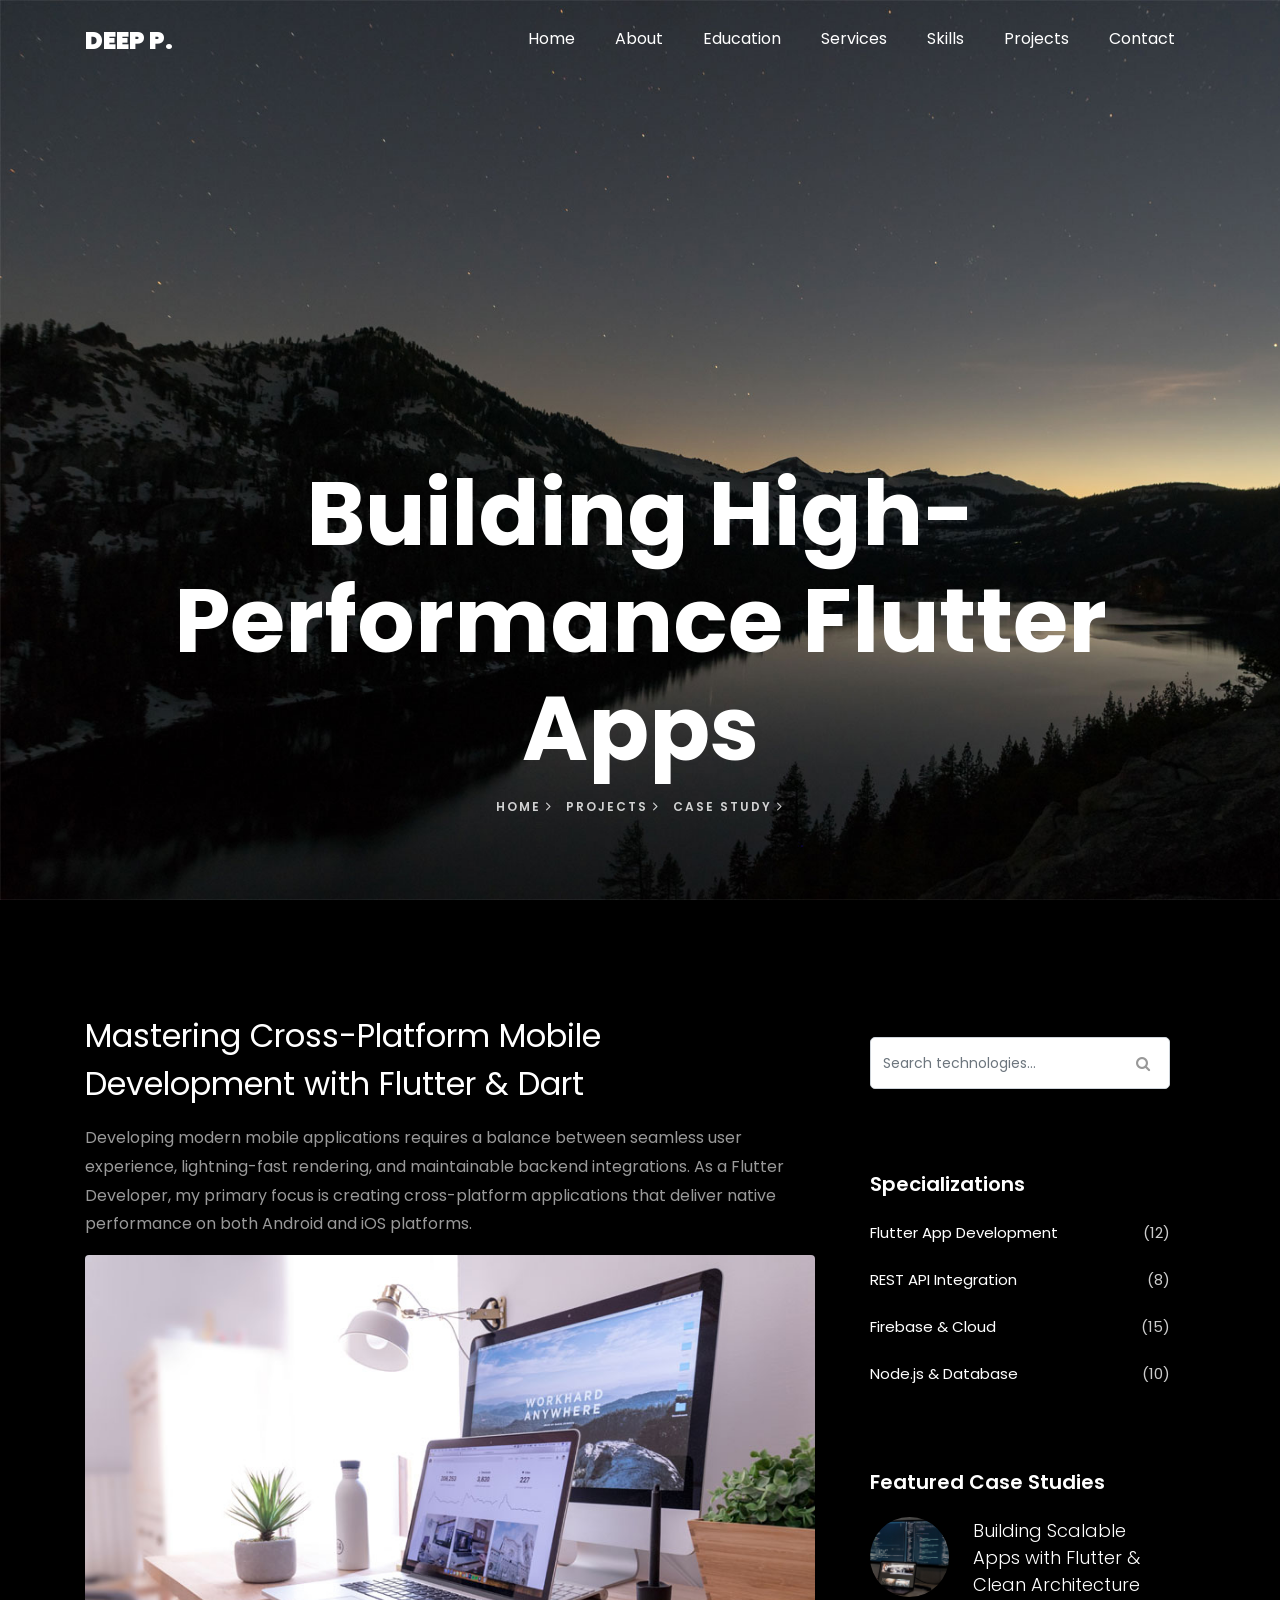
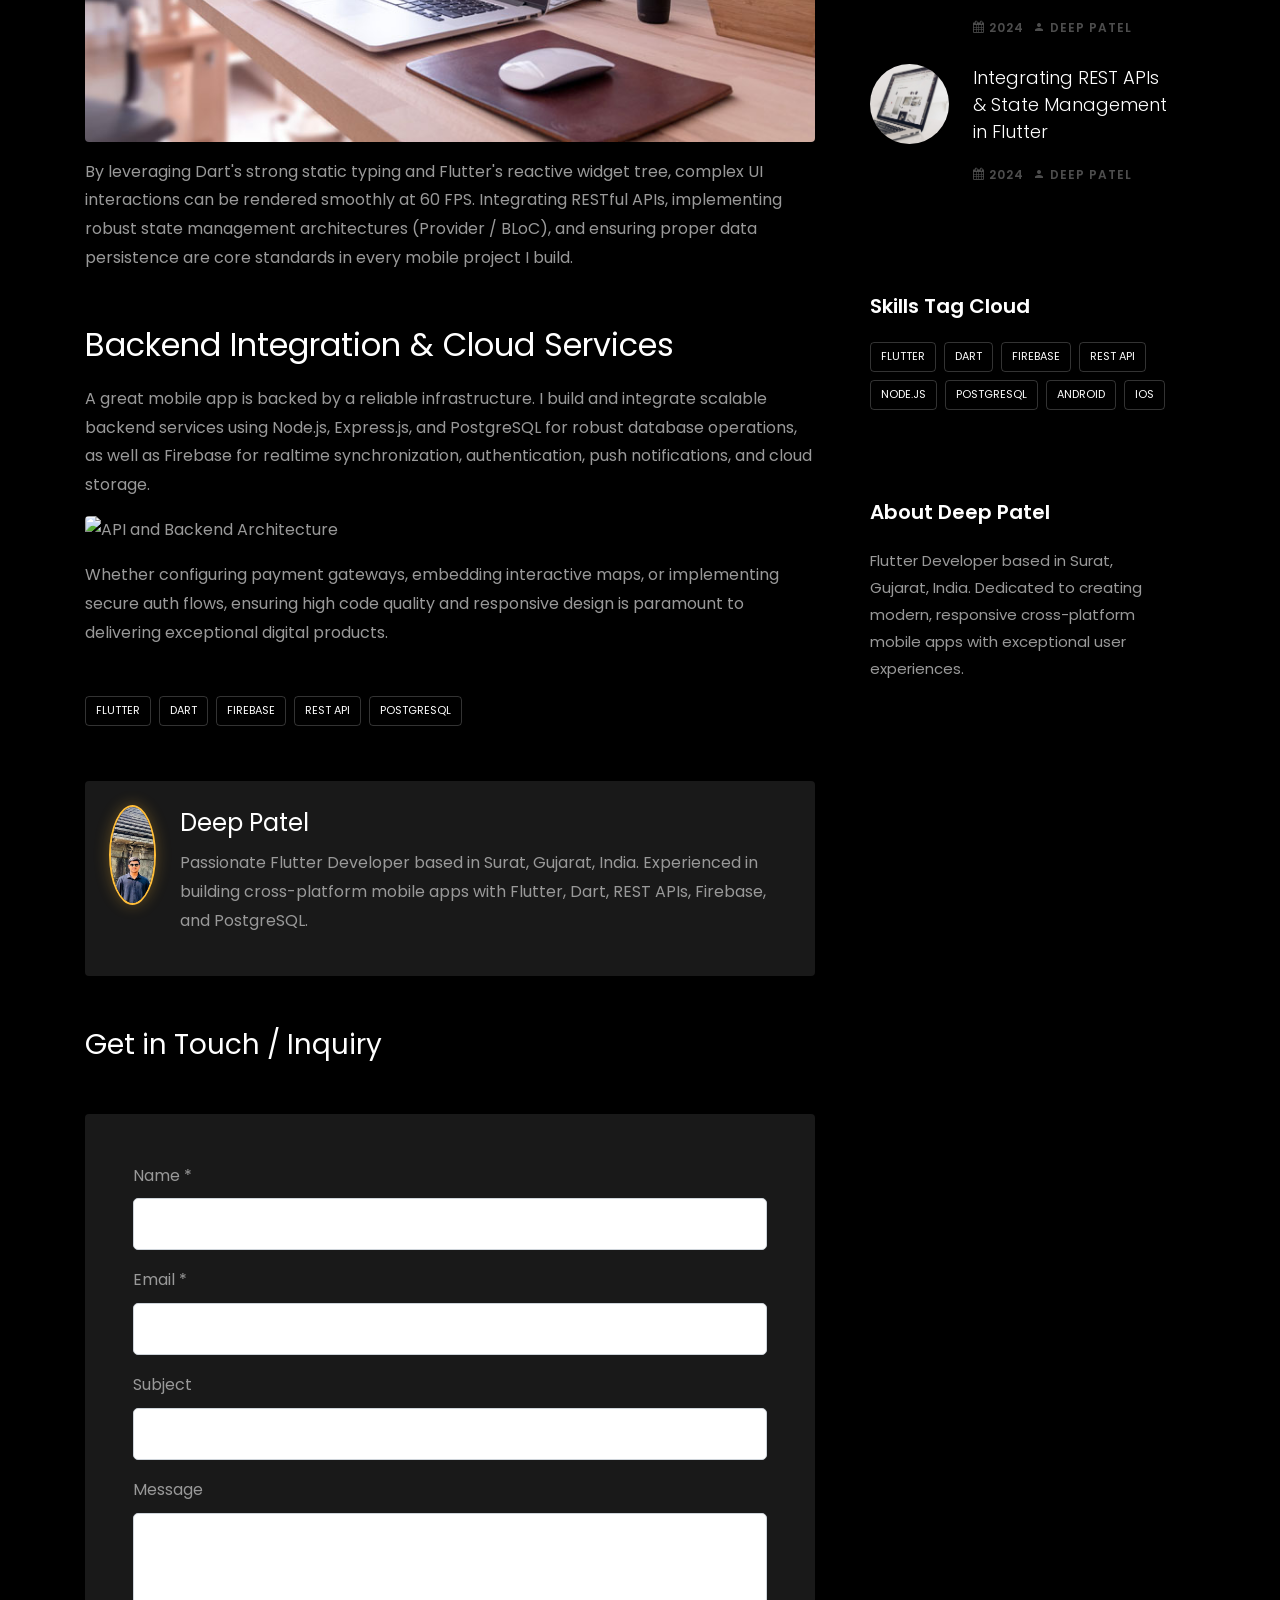
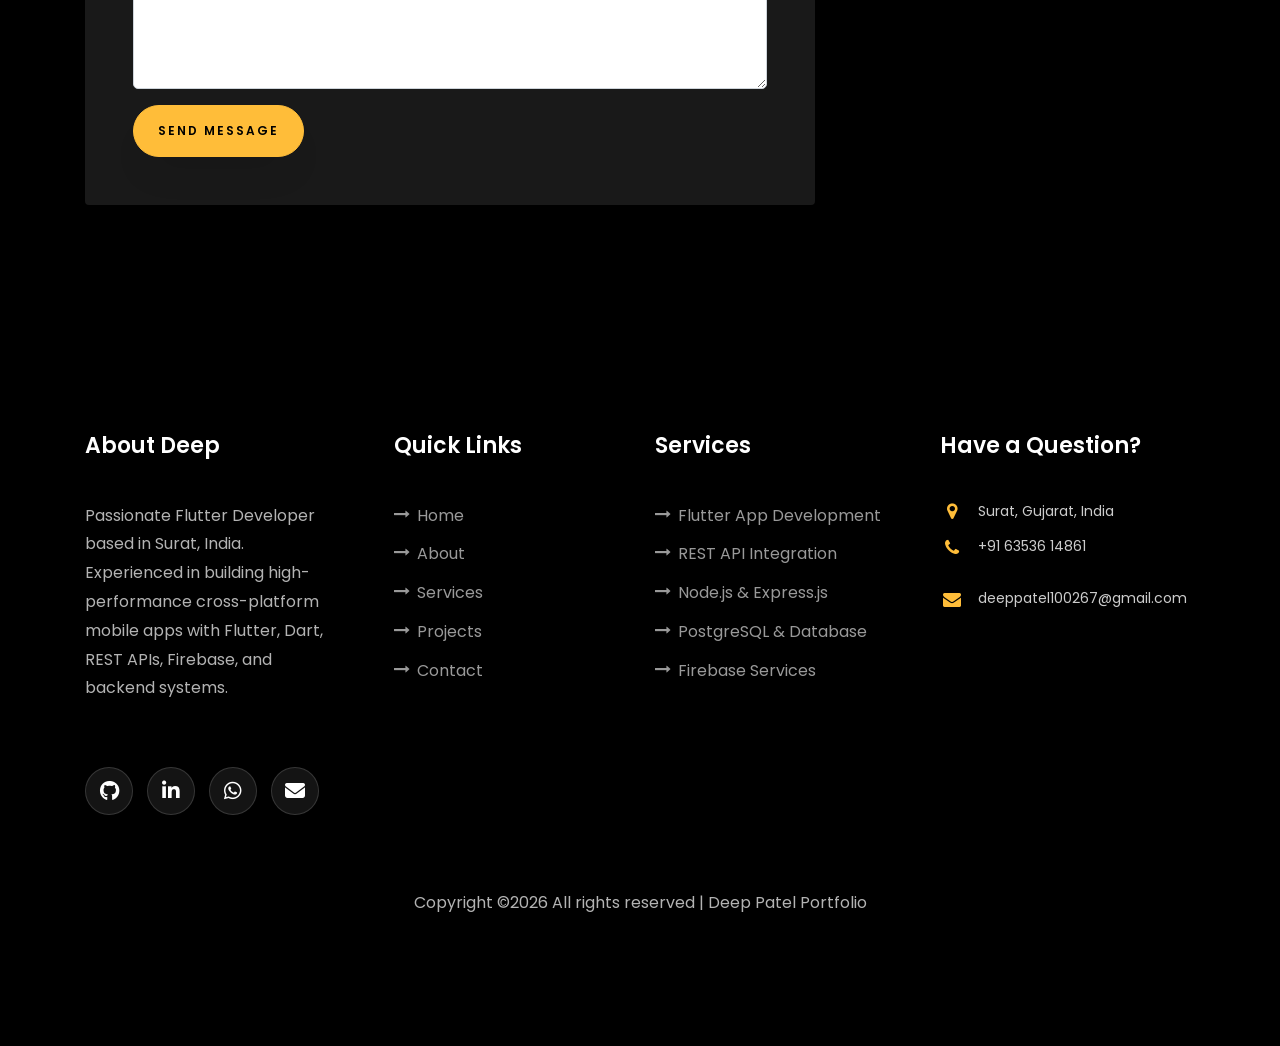
==== single.html @ 08c072de "first commit" ====
<!DOCTYPE html>
<html lang="en">
  <head>
    <title>Deep Patel - Flutter Developer | Case Study</title>
    <meta charset="utf-8">
    <meta name="viewport" content="width=device-width, initial-scale=1, shrink-to-fit=no">
    
    <link href="https://fonts.googleapis.com/css?family=Poppins:100,200,300,400,500,600,700,800,900" rel="stylesheet">

    <link rel="stylesheet" href="css/open-iconic-bootstrap.min.css">
    <link rel="stylesheet" href="css/animate.css">
    
    <link rel="stylesheet" href="css/owl.carousel.min.css">
    <link rel="stylesheet" href="css/owl.theme.default.min.css">
    <link rel="stylesheet" href="css/magnific-popup.css">

    <link rel="stylesheet" href="css/aos.css">

    <link rel="stylesheet" href="css/ionicons.min.css">
    
    <link rel="stylesheet" href="css/flaticon.css">
    <link rel="stylesheet" href="css/icomoon.css">
    <link
      rel="stylesheet"
      href="https://cdnjs.cloudflare.com/ajax/libs/font-awesome/6.5.2/css/all.min.css"
    />
    <link
      rel="stylesheet"
      href="https://cdn.jsdelivr.net/gh/devicons/devicon@v2.16.0/devicon.min.css"
    />
    <link rel="stylesheet" href="css/style.css">
  </head>
  <body data-spy="scroll" data-target=".site-navbar-target" data-offset="300">
	  
    <nav class="navbar navbar-expand-lg navbar-dark ftco_navbar ftco-navbar-light site-navbar-target" id="ftco-navbar">
	    <div class="container">
	      <a class="navbar-brand" href="index.html">Deep P.</a>
	      <button class="navbar-toggler js-fh5co-nav-toggle fh5co-nav-toggle" type="button" data-toggle="collapse" data-target="#ftco-nav" aria-controls="ftco-nav" aria-expanded="false" aria-label="Toggle navigation">
	        <span class="oi oi-menu"></span> Menu
	      </button>

	      <div class="collapse navbar-collapse" id="ftco-nav">
	        <ul class="navbar-nav nav ml-auto">
	          <li class="nav-item"><a href="index.html#home-section" class="nav-link"><span>Home</span></a></li>
	          <li class="nav-item"><a href="index.html#about-section" class="nav-link"><span>About</span></a></li>
	          <li class="nav-item"><a href="index.html#education-section" class="nav-link"><span>Education</span></a></li>
	          <li class="nav-item"><a href="index.html#services-section" class="nav-link"><span>Services</span></a></li>
	          <li class="nav-item"><a href="index.html#skills-section" class="nav-link"><span>Skills</span></a></li>
	          <li class="nav-item"><a href="index.html#projects-section" class="nav-link"><span>Projects</span></a></li>
	          <li class="nav-item"><a href="index.html#contact-section" class="nav-link"><span>Contact</span></a></li>
	        </ul>
	      </div>
	    </div>
	  </nav>

	  <section class="hero-wrap js-fullheight" style="background-image: url('images/bg_1.jpg');" data-stellar-background-ratio="0.5">
      <div class="overlay"></div>
      <div class="container">
        <div class="row no-gutters slider-text js-fullheight align-items-end justify-content-center">
          <div class="col-md-12 ftco-animate pb-5 mb-3 text-center">
            <h1 class="mb-3 bread">Building High-Performance Flutter Apps</h1>
            <p class="breadcrumbs"><span class="mr-2"><a href="index.html">Home <i class="ion-ios-arrow-forward"></i></a></span> <span class="mr-2"><a href="index.html#projects-section">Projects <i class="ion-ios-arrow-forward"></i></a></span> <span>Case Study <i class="ion-ios-arrow-forward"></i></span></p>
          </div>
        </div>
      </div>
    </section>

    <section class="ftco-section">
      <div class="container">
        <div class="row">
          <div class="col-lg-8 ftco-animate">
            <h2 class="mb-3">Mastering Cross-Platform Mobile Development with Flutter & Dart</h2>
            <p>Developing modern mobile applications requires a balance between seamless user experience, lightning-fast rendering, and maintainable backend integrations. As a Flutter Developer, my primary focus is creating cross-platform applications that deliver native performance on both Android and iOS platforms.</p>
            <p>
              <img src="images/image_3.jpg" alt="Flutter Development" class="img-fluid rounded">
            </p>
            <p>By leveraging Dart's strong static typing and Flutter's reactive widget tree, complex UI interactions can be rendered smoothly at 60 FPS. Integrating RESTful APIs, implementing robust state management architectures (Provider / BLoC), and ensuring proper data persistence are core standards in every mobile project I build.</p>

            <h2 class="mb-3 mt-5">Backend Integration & Cloud Services</h2>
            <p>A great mobile app is backed by a reliable infrastructure. I build and integrate scalable backend services using Node.js, Express.js, and PostgreSQL for robust database operations, as well as Firebase for realtime synchronization, authentication, push notifications, and cloud storage.</p>
            <p>
              <img src="images/image_4.jpg" alt="API and Backend Architecture" class="img-fluid rounded">
            </p>
            <p>Whether configuring payment gateways, embedding interactive maps, or implementing secure auth flows, ensuring high code quality and responsive design is paramount to delivering exceptional digital products.</p>

            <div class="tag-widget post-tag-container mb-5 mt-5">
              <div class="tagcloud">
                <a href="#" class="tag-cloud-link">Flutter</a>
                <a href="#" class="tag-cloud-link">Dart</a>
                <a href="#" class="tag-cloud-link">Firebase</a>
                <a href="#" class="tag-cloud-link">REST API</a>
                <a href="#" class="tag-cloud-link">PostgreSQL</a>
              </div>
            </div>
            
            <div class="about-author d-flex p-4 bg-dark rounded">
              <div class="bio mr-4">
                <img src="images/my-image-1.jpg" alt="Deep Patel" class="img-fluid rounded-circle" style="width: 100px; height: 100px; object-fit: cover; border: 2px solid #ffbd39; box-shadow: 0 0 15px rgba(255, 189, 57, 0.3);">
              </div>
              <div class="desc">
                <h3>Deep Patel</h3>
                <p>Passionate Flutter Developer based in Surat, Gujarat, India. Experienced in building cross-platform mobile apps with Flutter, Dart, REST APIs, Firebase, and PostgreSQL.</p>
              </div>
            </div>

            <div class="comment-form-wrap pt-5">
              <h3 class="mb-5">Get in Touch / Inquiry</h3>
              <form action="index.html#contact-section" class="p-5 bg-dark rounded">
                <div class="form-group">
                  <label for="name">Name *</label>
                  <input type="text" class="form-control" id="name" required>
                </div>
                <div class="form-group">
                  <label for="email">Email *</label>
                  <input type="email" class="form-control" id="email" required>
                </div>
                <div class="form-group">
                  <label for="subject">Subject</label>
                  <input type="text" class="form-control" id="subject">
                </div>

                <div class="form-group">
                  <label for="message">Message</label>
                  <textarea name="" id="message" cols="30" rows="6" class="form-control" required></textarea>
                </div>
                <div class="form-group mb-0">
                  <input type="submit" value="Send Message" class="btn py-3 px-4 btn-primary">
                </div>
              </form>
            </div>

          </div> <!-- .col-md-8 -->
          
          <div class="col-lg-4 sidebar ftco-animate">
            <div class="sidebar-box">
              <form action="#" class="search-form">
                <div class="form-group">
                  <span class="icon icon-search"></span>
                  <input type="text" class="form-control" placeholder="Search technologies...">
                </div>
              </form>
            </div>
            
            <div class="sidebar-box ftco-animate">
            	<h3 class="heading-sidebar">Specializations</h3>
              <ul class="categories">
                <li><a href="#">Flutter App Development <span>(12)</span></a></li>
                <li><a href="#">REST API Integration <span>(8)</span></a></li>
                <li><a href="#">Firebase & Cloud <span>(15)</span></a></li>
                <li><a href="#">Node.js & Database <span>(10)</span></a></li>
              </ul>
            </div>

            <div class="sidebar-box ftco-animate">
              <h3 class="heading-sidebar">Featured Case Studies</h3>
              <div class="block-21 mb-4 d-flex">
                <a class="blog-img mr-4" style="background-image: url(images/image_1.jpg);"></a>
                <div class="text">
                  <h3 class="heading"><a href="#">Building Scalable Apps with Flutter & Clean Architecture</a></h3>
                  <div class="meta">
                    <div><a href="#"><span class="icon-calendar"></span> 2024</a></div>
                    <div><a href="#"><span class="icon-person"></span> Deep Patel</a></div>
                  </div>
                </div>
              </div>
              <div class="block-21 mb-4 d-flex">
                <a class="blog-img mr-4" style="background-image: url(images/image_2.jpg);"></a>
                <div class="text">
                  <h3 class="heading"><a href="#">Integrating REST APIs & State Management in Flutter</a></h3>
                  <div class="meta">
                    <div><a href="#"><span class="icon-calendar"></span> 2024</a></div>
                    <div><a href="#"><span class="icon-person"></span> Deep Patel</a></div>
                  </div>
                </div>
              </div>
            </div>

            <div class="sidebar-box ftco-animate">
              <h3 class="heading-sidebar">Skills Tag Cloud</h3>
              <div class="tagcloud">
                <a href="#" class="tag-cloud-link">Flutter</a>
                <a href="#" class="tag-cloud-link">Dart</a>
                <a href="#" class="tag-cloud-link">Firebase</a>
                <a href="#" class="tag-cloud-link">REST API</a>
                <a href="#" class="tag-cloud-link">Node.js</a>
                <a href="#" class="tag-cloud-link">PostgreSQL</a>
                <a href="#" class="tag-cloud-link">Android</a>
                <a href="#" class="tag-cloud-link">iOS</a>
              </div>
            </div>

            <div class="sidebar-box ftco-animate">
              <h3 class="heading-sidebar">About Deep Patel</h3>
              <p>Flutter Developer based in Surat, Gujarat, India. Dedicated to creating modern, responsive cross-platform mobile apps with exceptional user experiences.</p>
            </div>
          </div>

        </div>
      </div>
    </section> <!-- .section -->

    <footer class="ftco-footer ftco-section">
      <div class="container">
        <div class="row mb-5">
          <div class="col-md">
            <div class="ftco-footer-widget mb-4">
              <h2 class="ftco-heading-2">About Deep</h2>
              <p>
                Passionate Flutter Developer based in Surat, India. Experienced in building high-performance cross-platform mobile apps with Flutter, Dart, REST APIs, Firebase, and backend systems.
              </p>
              <ul class="ftco-footer-social list-unstyled float-md-left float-lft mt-5">
                <li class="ftco-animate">
                  <a href="https://github.com/" target="_blank"><i class="fa-brands fa-github"></i></a>
                </li>
                <li class="ftco-animate">
                  <a href="https://linkedin.com/" target="_blank"><i class="fa-brands fa-linkedin-in"></i></a>
                </li>
                <li class="ftco-animate">
                  <a href="https://wa.me/916353614861" target="_blank"><i class="fa-brands fa-whatsapp"></i></a>
                </li>
                <li class="ftco-animate">
                  <a href="mailto:deeppatel100267@gmail.com"><i class="fa-solid fa-envelope"></i></a>
                </li>
              </ul>
            </div>
          </div>
          <div class="col-md">
            <div class="ftco-footer-widget mb-4 ml-md-4">
              <h2 class="ftco-heading-2">Quick Links</h2>
              <ul class="list-unstyled">
                <li><a href="index.html#home-section"><span class="icon-long-arrow-right mr-2"></span>Home</a></li>
                <li><a href="index.html#about-section"><span class="icon-long-arrow-right mr-2"></span>About</a></li>
                <li><a href="index.html#services-section"><span class="icon-long-arrow-right mr-2"></span>Services</a></li>
                <li><a href="index.html#projects-section"><span class="icon-long-arrow-right mr-2"></span>Projects</a></li>
                <li><a href="index.html#contact-section"><span class="icon-long-arrow-right mr-2"></span>Contact</a></li>
              </ul>
            </div>
          </div>
          <div class="col-md">
             <div class="ftco-footer-widget mb-4">
              <h2 class="ftco-heading-2">Services</h2>
              <ul class="list-unstyled">
                <li><a href="index.html#services-section"><span class="icon-long-arrow-right mr-2"></span>Flutter App Development</a></li>
                <li><a href="index.html#services-section"><span class="icon-long-arrow-right mr-2"></span>REST API Integration</a></li>
                <li><a href="index.html#services-section"><span class="icon-long-arrow-right mr-2"></span>Node.js & Express.js</a></li>
                <li><a href="index.html#services-section"><span class="icon-long-arrow-right mr-2"></span>PostgreSQL & Database</a></li>
                <li><a href="index.html#services-section"><span class="icon-long-arrow-right mr-2"></span>Firebase Services</a></li>
              </ul>
            </div>
          </div>
          <div class="col-md">
            <div class="ftco-footer-widget mb-4">
            	<h2 class="ftco-heading-2">Have a Question?</h2>
            	<div class="block-23 mb-3">
 	              <ul>
 	                <li><span class="icon icon-map-marker"></span><span class="text">Surat, Gujarat, India</span></li>
 	                <li><a href="tel:+916353614861"><span class="icon icon-phone"></span><span class="text">+91 63536 14861</span></a></li>
 	                <li><a href="mailto:deeppatel100267@gmail.com"><span class="icon icon-envelope"></span><span class="text">deeppatel100267@gmail.com</span></a></li>
 	              </ul>
 	            </div>
            </div>
          </div>
        </div>
        <div class="row">
          <div class="col-md-12 text-center">
            <p>
              Copyright &copy;<script>document.write(new Date().getFullYear());</script> All rights reserved | Deep Patel Portfolio
            </p>
          </div>
        </div>
      </div>
    </footer>
    
    <!-- loader -->
    <div id="ftco-loader" class="show fullscreen"><svg class="circular" width="48px" height="48px"><circle class="path-bg" cx="24" cy="24" r="22" fill="none" stroke-width="4" stroke="#eeeeee"/><circle class="path" cx="24" cy="24" r="22" fill="none" stroke-width="4" stroke-miterlimit="10" stroke="#F96D00"/></svg></div>

    <script src="js/jquery.min.js"></script>
    <script src="js/jquery-migrate-3.0.1.min.js"></script>
    <script src="js/popper.min.js"></script>
    <script src="js/bootstrap.min.js"></script>
    <script src="js/jquery.easing.1.3.js"></script>
    <script src="js/jquery.waypoints.min.js"></script>
    <script src="js/jquery.stellar.min.js"></script>
    <script src="js/owl.carousel.min.js"></script>
    <script src="js/jquery.magnific-popup.min.js"></script>
    <script src="js/aos.js"></script>
    <script src="js/jquery.animateNumber.min.js"></script>
    <script src="js/scrollax.min.js"></script>
    <script src="js/main.js"></script>
  </body>
</html>
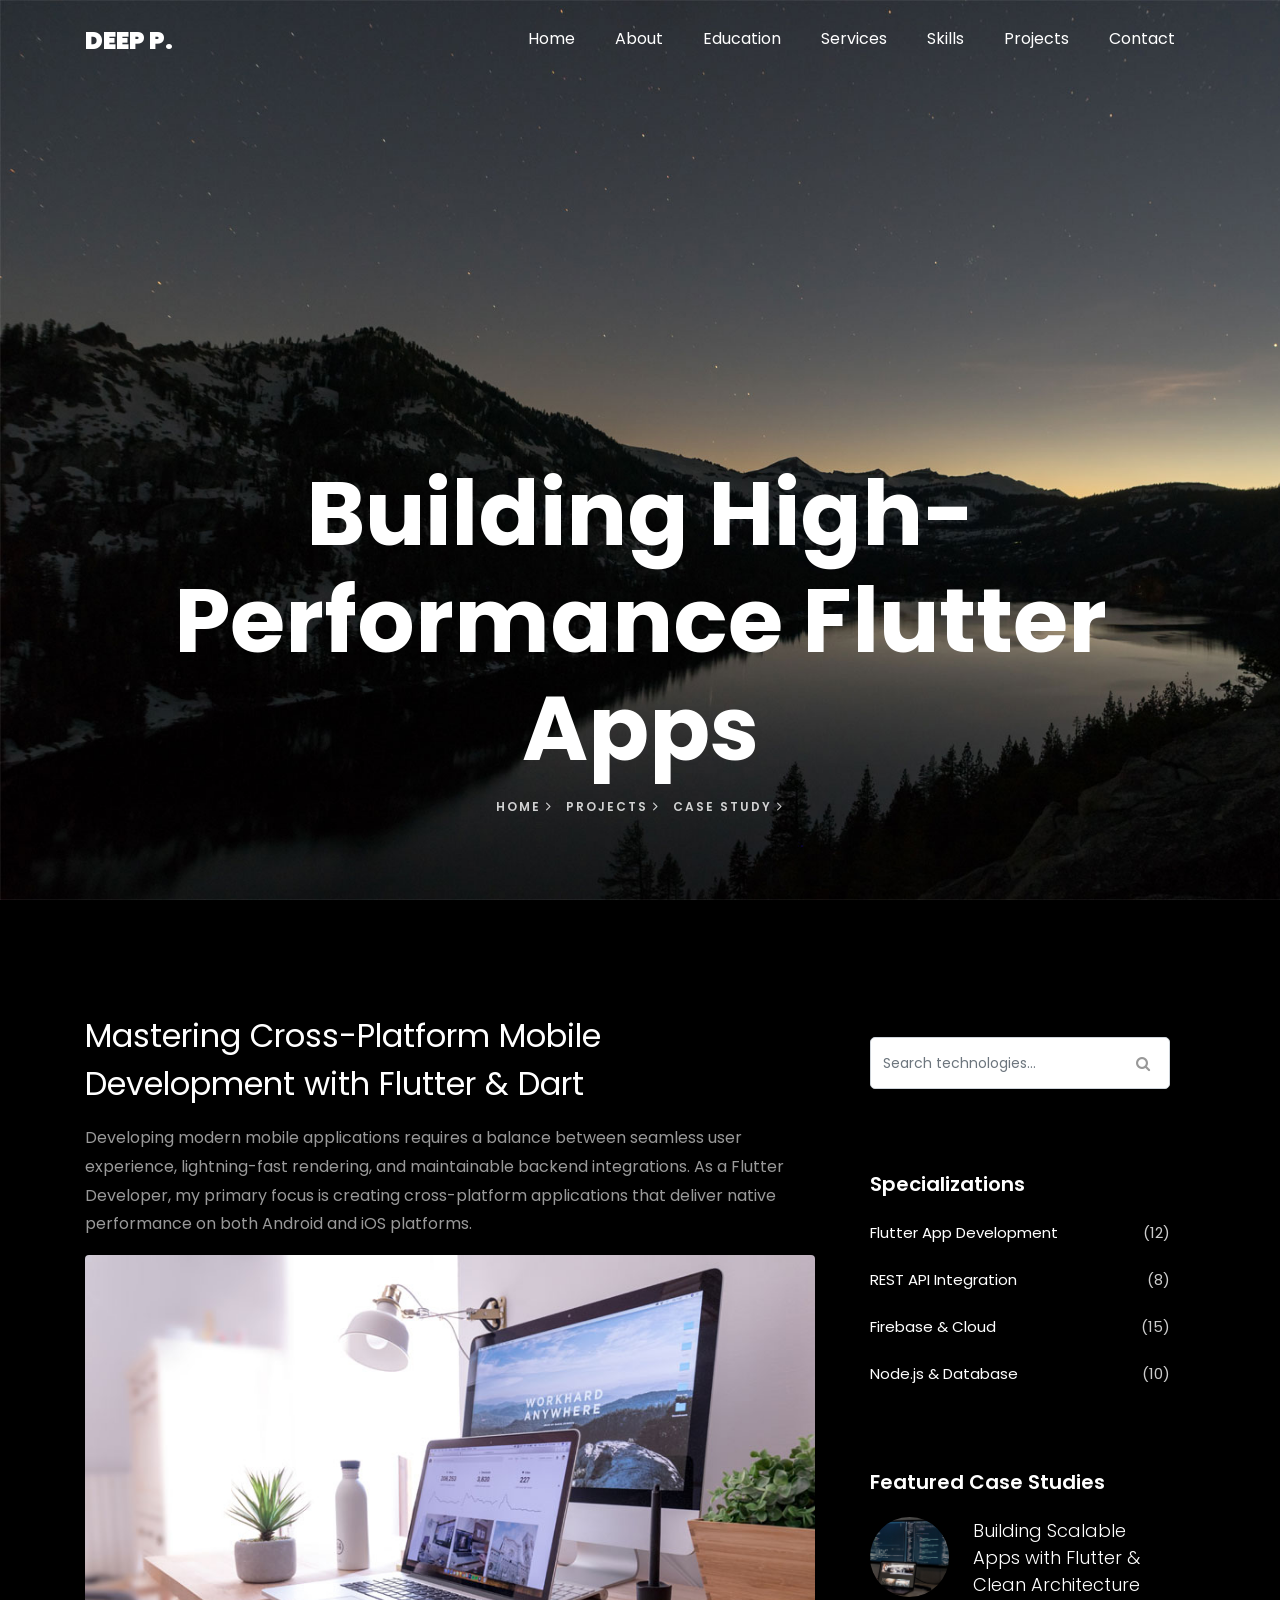
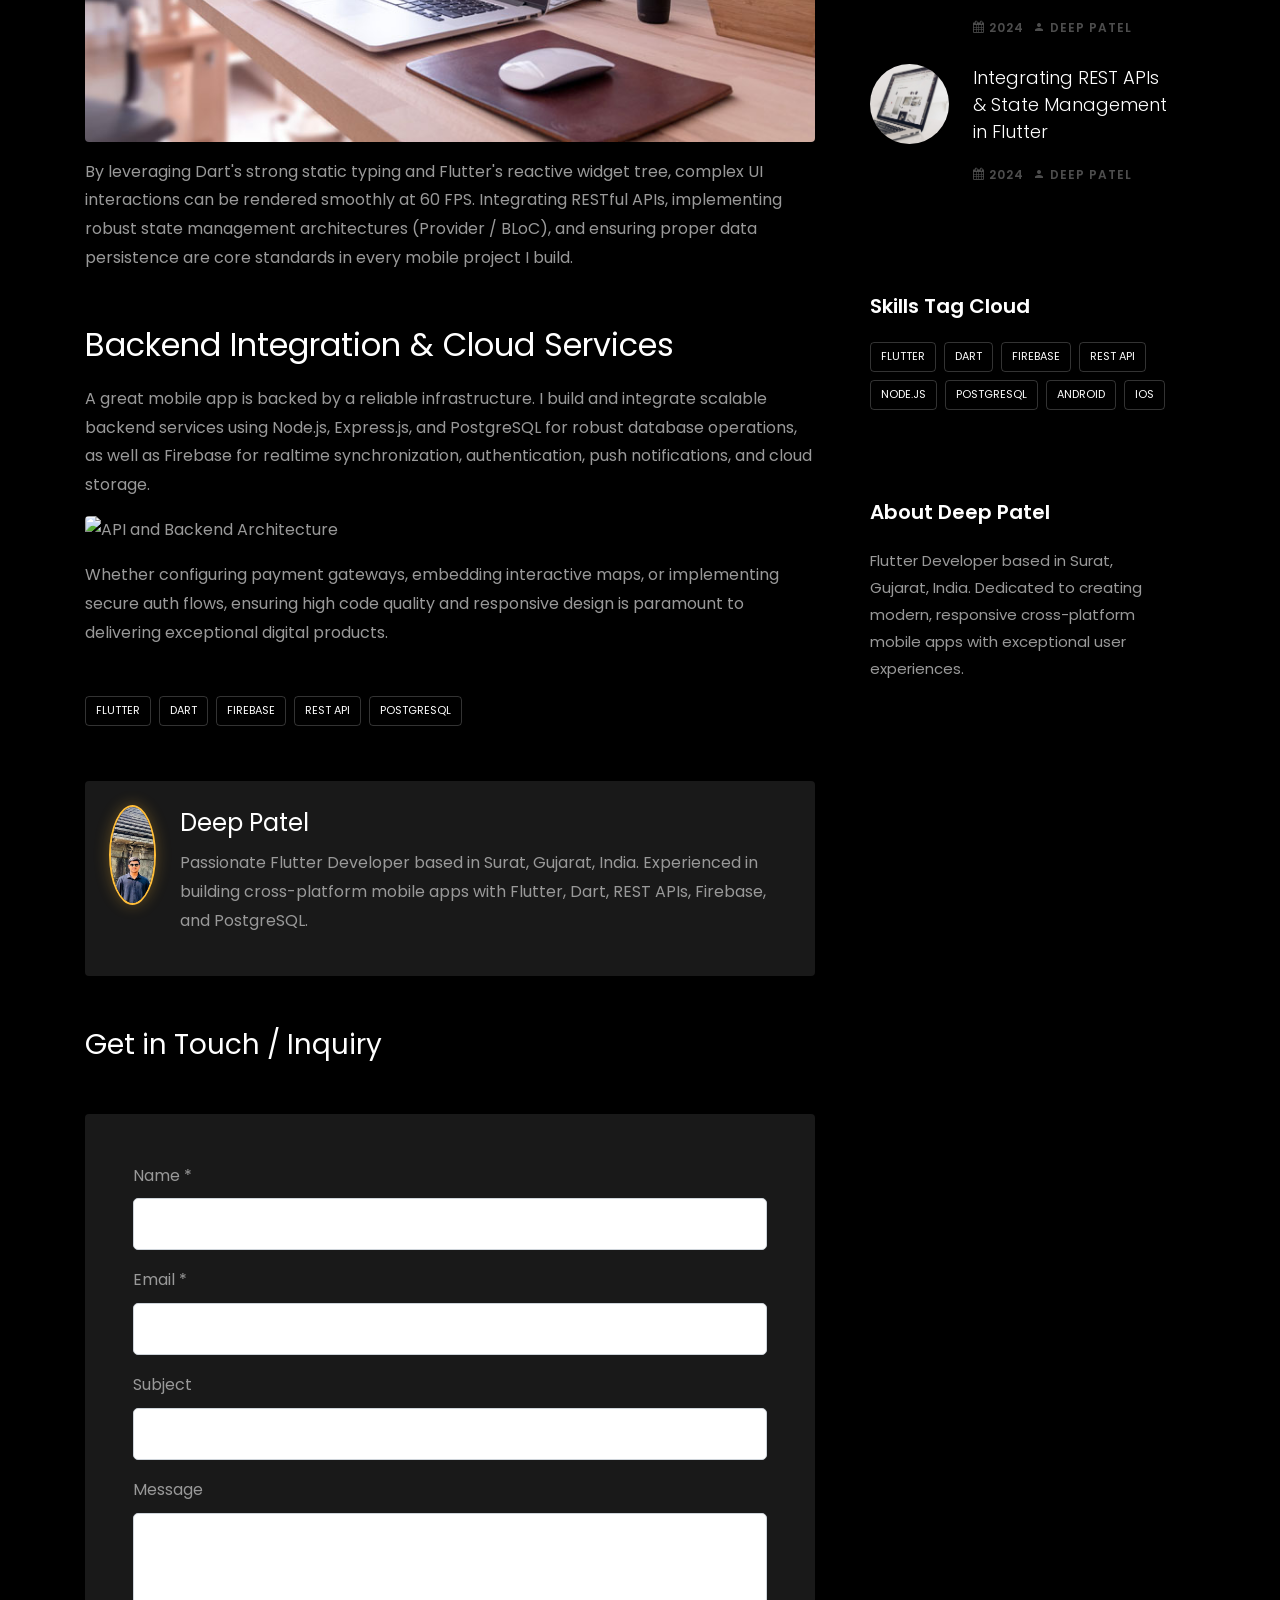
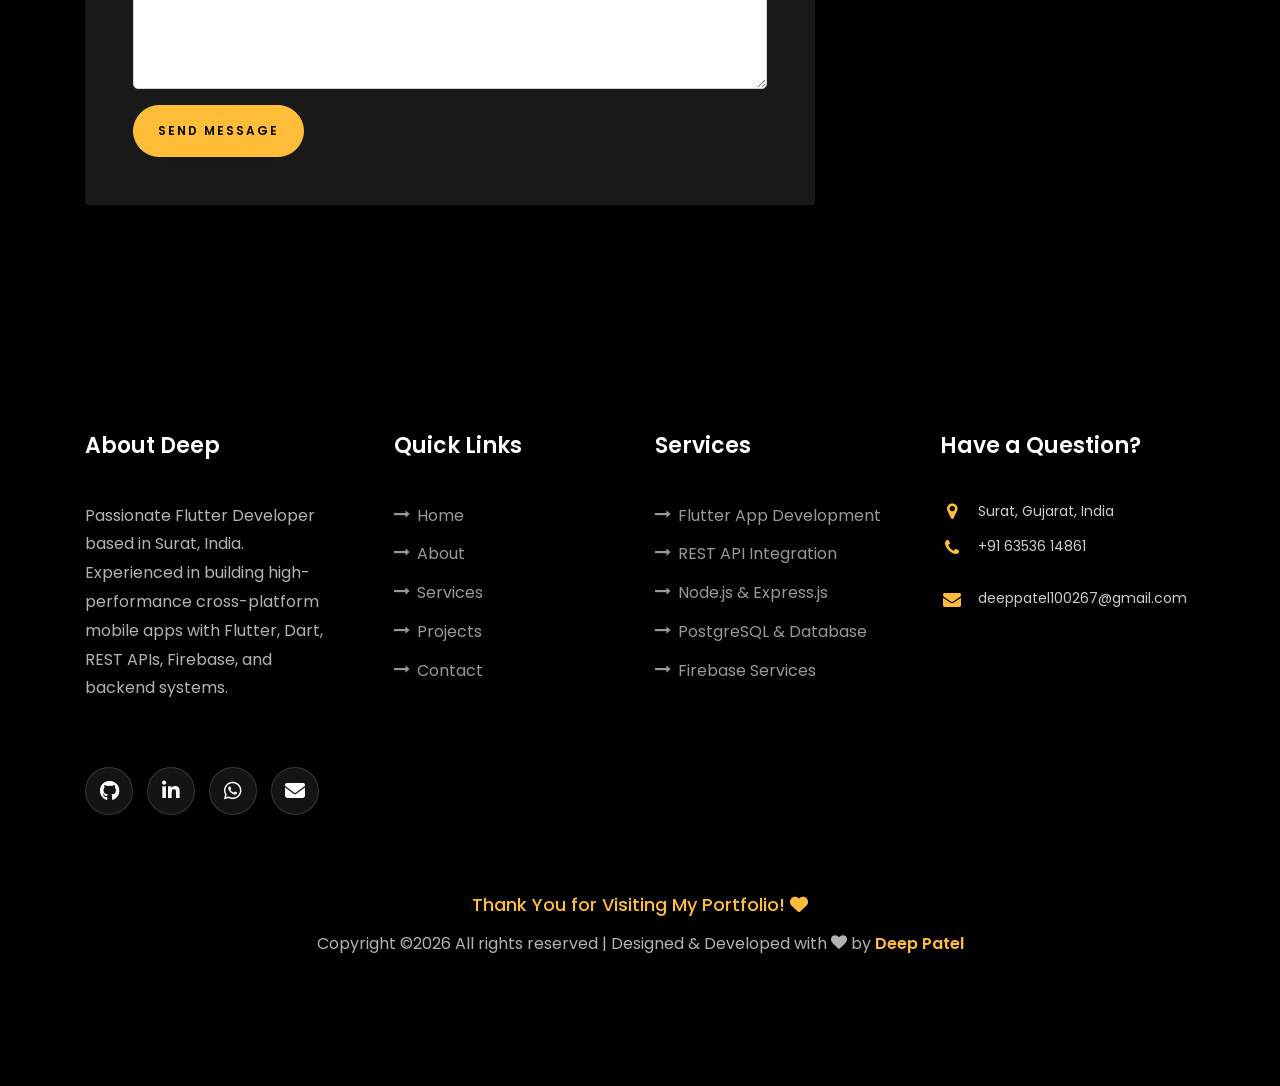
==== commit c710e0da: "feat: add portfolio documentation and update footer branding with author credits" ====
--- a/single.html
+++ b/single.html
@@ -105,27 +105,30 @@
 
             <div class="comment-form-wrap pt-5">
               <h3 class="mb-5">Get in Touch / Inquiry</h3>
-              <form action="index.html#contact-section" class="p-5 bg-dark rounded">
-                <div class="form-group">
-                  <label for="name">Name *</label>
-                  <input type="text" class="form-control" id="name" required>
-                </div>
-                <div class="form-group">
-                  <label for="email">Email *</label>
-                  <input type="email" class="form-control" id="email" required>
-                </div>
-                <div class="form-group">
-                  <label for="subject">Subject</label>
-                  <input type="text" class="form-control" id="subject">
-                </div>
-
-                <div class="form-group">
-                  <label for="message">Message</label>
-                  <textarea name="" id="message" cols="30" rows="6" class="form-control" required></textarea>
+              <form id="single-contact-form" action="#" class="p-5 bg-dark rounded">
+                <div class="form-group">
+                  <label for="single-name">Name *</label>
+                  <input type="text" class="form-control" id="single-name" required>
+                </div>
+                <div class="form-group">
+                  <label for="single-email">Email *</label>
+                  <input type="email" class="form-control" id="single-email" required>
+                </div>
+                <div class="form-group">
+                  <label for="single-subject">Subject</label>
+                  <input type="text" class="form-control" id="single-subject">
+                </div>
+
+                <div class="form-group">
+                  <label for="single-message">Message</label>
+                  <textarea name="" id="single-message" cols="30" rows="6" class="form-control" required></textarea>
                 </div>
                 <div class="form-group mb-0">
-                  <input type="submit" value="Send Message" class="btn py-3 px-4 btn-primary">
-                </div>
+                  <button type="submit" id="single-submit-btn" class="btn py-3 px-4 btn-primary">
+                    <span>Send Message</span>
+                  </button>
+                </div>
+                <div id="single-alert-box" class="contact-alert-banner mt-3" style="display: none"></div>
               </form>
             </div>
 
@@ -210,16 +213,16 @@
               </p>
               <ul class="ftco-footer-social list-unstyled float-md-left float-lft mt-5">
                 <li class="ftco-animate">
-                  <a href="https://github.com/" target="_blank"><i class="fa-brands fa-github"></i></a>
+                  <a href="https://github.com/deeppatel2610" target="_blank"><i class="fa-brands fa-github"></i></a>
                 </li>
                 <li class="ftco-animate">
-                  <a href="https://linkedin.com/" target="_blank"><i class="fa-brands fa-linkedin-in"></i></a>
+                  <a href="https://www.linkedin.com/in/deep-patel-5549492b9" target="_blank"><i class="fa-brands fa-linkedin-in"></i></a>
                 </li>
                 <li class="ftco-animate">
                   <a href="https://wa.me/916353614861" target="_blank"><i class="fa-brands fa-whatsapp"></i></a>
                 </li>
                 <li class="ftco-animate">
-                  <a href="mailto:deeppatel100267@gmail.com"><i class="fa-solid fa-envelope"></i></a>
+                  <a href="mailto:deeppatel100267@gmail.com" onclick="openEmailCompose(event, 'deeppatel100267@gmail.com')"><i class="fa-solid fa-envelope"></i></a>
                 </li>
               </ul>
             </div>
@@ -255,7 +258,7 @@
  	              <ul>
  	                <li><span class="icon icon-map-marker"></span><span class="text">Surat, Gujarat, India</span></li>
  	                <li><a href="tel:+916353614861"><span class="icon icon-phone"></span><span class="text">+91 63536 14861</span></a></li>
- 	                <li><a href="mailto:deeppatel100267@gmail.com"><span class="icon icon-envelope"></span><span class="text">deeppatel100267@gmail.com</span></a></li>
+ 	                <li><a href="mailto:deeppatel100267@gmail.com" onclick="openEmailCompose(event, 'deeppatel100267@gmail.com')"><span class="icon icon-envelope"></span><span class="text">deeppatel100267@gmail.com</span></a></li>
  	              </ul>
  	            </div>
             </div>
@@ -263,8 +266,11 @@
         </div>
         <div class="row">
           <div class="col-md-12 text-center">
+            <p class="mb-2" style="font-size: 18px; font-weight: 500; color: #ffbd39;">
+              Thank You for Visiting My Portfolio! <i class="fa-solid fa-heart color-danger"></i>
+            </p>
             <p>
-              Copyright &copy;<script>document.write(new Date().getFullYear());</script> All rights reserved | Deep Patel Portfolio
+              Copyright &copy;<script>document.write(new Date().getFullYear());</script> All rights reserved | Designed & Developed with <i class="icon-heart color-danger" aria-hidden="true"></i> by <a href="https://github.com/deeppatel2610" target="_blank" style="color: #ffbd39; font-weight: 600;">Deep Patel</a>
             </p>
           </div>
         </div>
@@ -287,5 +293,82 @@
     <script src="js/jquery.animateNumber.min.js"></script>
     <script src="js/scrollax.min.js"></script>
     <script src="js/main.js"></script>
+    <script>
+      function openEmailCompose(event, email, subject, body) {
+        if (event) event.preventDefault();
+        const recipient = email || "deeppatel100267@gmail.com";
+        const mailSubject = subject || "Portfolio Inquiry - Deep Patel";
+        const mailBody =
+          body ||
+          "Hello Deep,\n\nI visited your portfolio website and would like to get in touch with you regarding a project or opportunity.\n\nBest regards,";
+
+        const mailtoUrl =
+          "mailto:" +
+          recipient +
+          "?subject=" +
+          encodeURIComponent(mailSubject) +
+          "&body=" +
+          encodeURIComponent(mailBody);
+        const gmailUrl =
+          "https://mail.google.com/mail/?view=cm&fs=1&to=" +
+          recipient +
+          "&su=" +
+          encodeURIComponent(mailSubject) +
+          "&body=" +
+          encodeURIComponent(mailBody);
+
+        window.open(gmailUrl, "_blank");
+
+        setTimeout(function () {
+          window.location.href = mailtoUrl;
+        }, 150);
+      }
+
+      document.addEventListener("DOMContentLoaded", function () {
+        const contactForm = document.getElementById("single-contact-form");
+        const alertBox = document.getElementById("single-alert-box");
+        const submitBtn = document.getElementById("single-submit-btn");
+
+        if (contactForm) {
+          contactForm.addEventListener("submit", function (e) {
+            e.preventDefault();
+            const name = document.getElementById("single-name").value.trim();
+            const email = document.getElementById("single-email").value.trim();
+            const subject = document.getElementById("single-subject").value.trim();
+            const message = document.getElementById("single-message").value.trim();
+
+            const recipient = "deeppatel100267@gmail.com";
+            const mailSubject = subject ? subject : "Portfolio Inquiry from " + name;
+            const mailBody = "Hello Deep,\n\n" + message + "\n\n---\nSender Details:\nName: " + name + "\nEmail: " + email;
+
+            const gmailUrl = "https://mail.google.com/mail/?view=cm&fs=1&to=" + recipient + "&su=" + encodeURIComponent(mailSubject) + "&body=" + encodeURIComponent(mailBody);
+
+            if (submitBtn) {
+              submitBtn.disabled = true;
+              submitBtn.innerHTML = '<span>Opening Email Screen...</span>';
+            }
+
+            openEmailCompose(null, recipient, mailSubject, mailBody);
+
+            setTimeout(function () {
+              if (submitBtn) {
+                submitBtn.disabled = false;
+                submitBtn.innerHTML = '<span>Send Message</span>';
+              }
+
+              if (alertBox) {
+                alertBox.className = "contact-alert-banner success mt-3";
+                alertBox.innerHTML =
+                  '<i class="fa-solid fa-circle-check mr-2"></i> <strong>Opening send email screen!</strong><br><span style="font-size:13px; font-weight:400;">If the email compose window did not open, <a href="' +
+                  gmailUrl +
+                  '" target="_blank" style="color: #ffbd39; text-decoration: underline; font-weight: 600;">click here to open Gmail directly in browser</a>.</span>';
+                alertBox.style.display = "block";
+              }
+              contactForm.reset();
+            }, 1000);
+          });
+        }
+      });
+    </script>
   </body>
 </html>
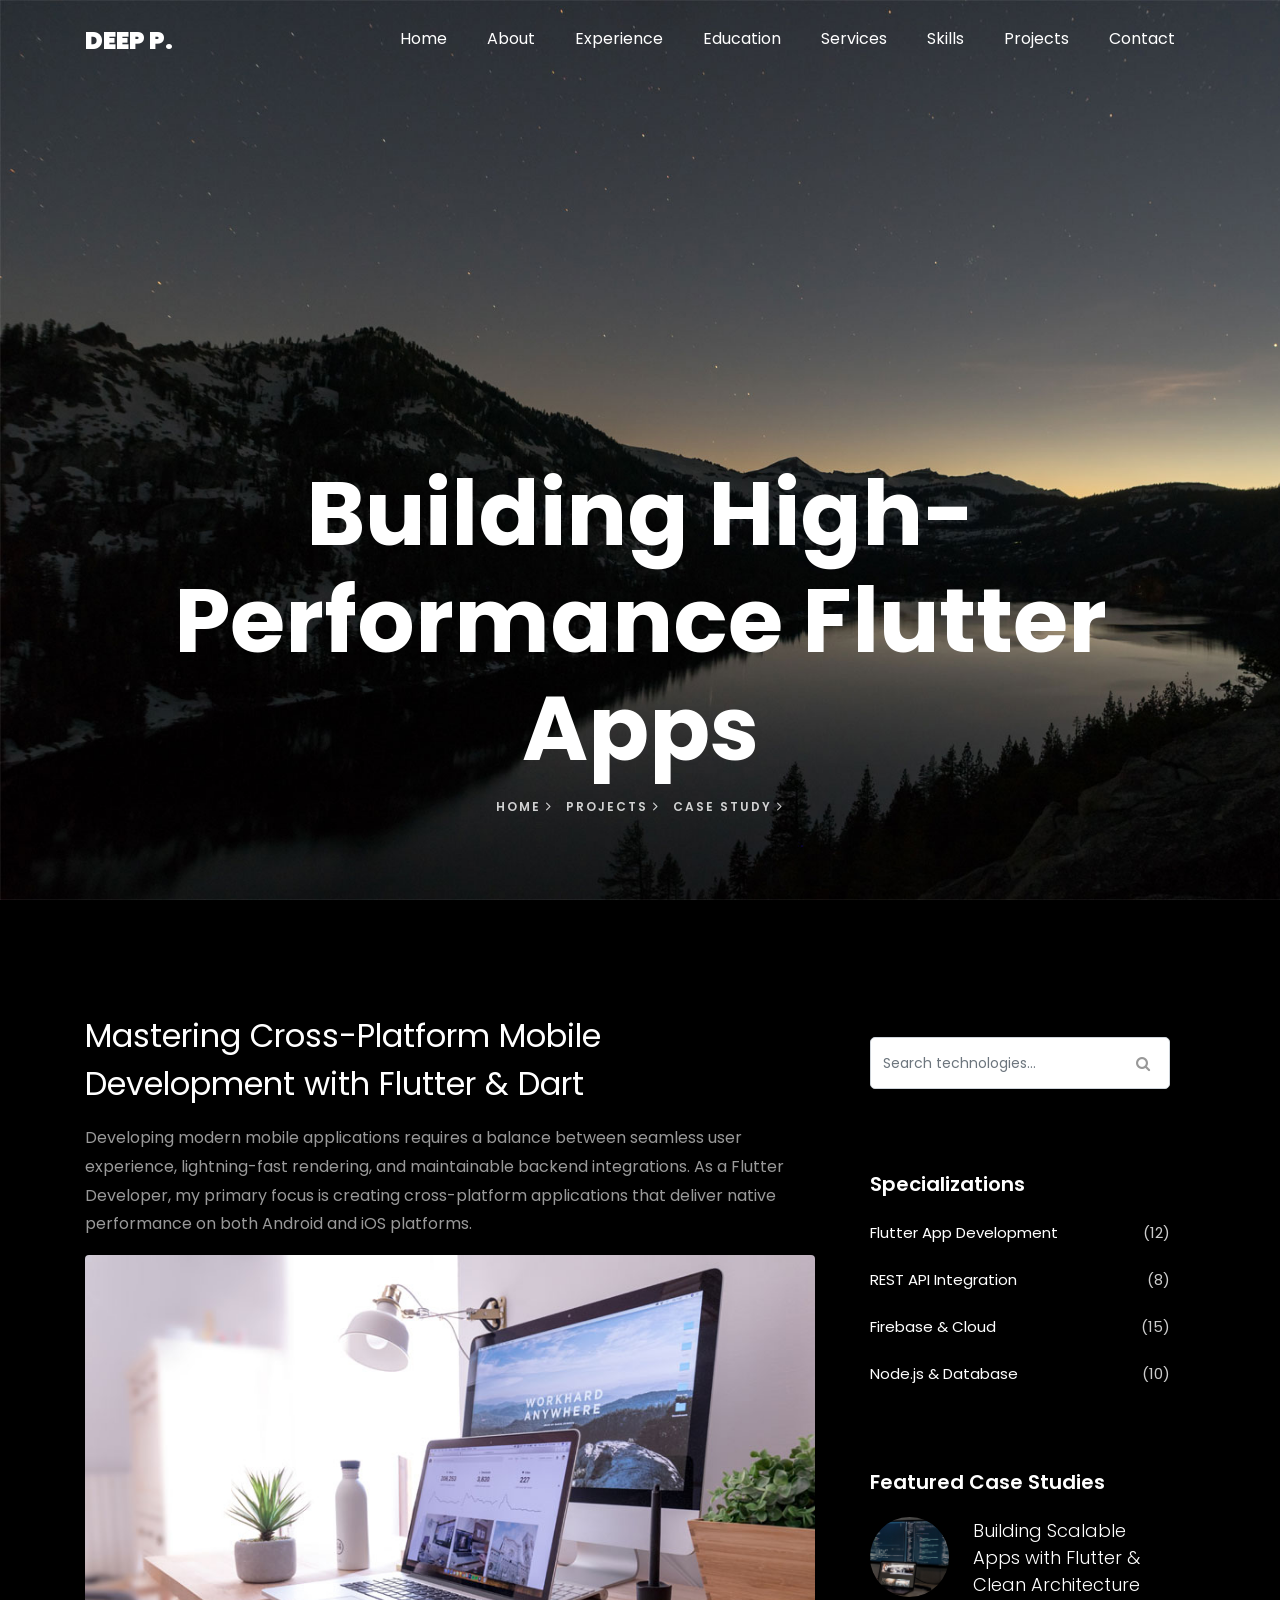
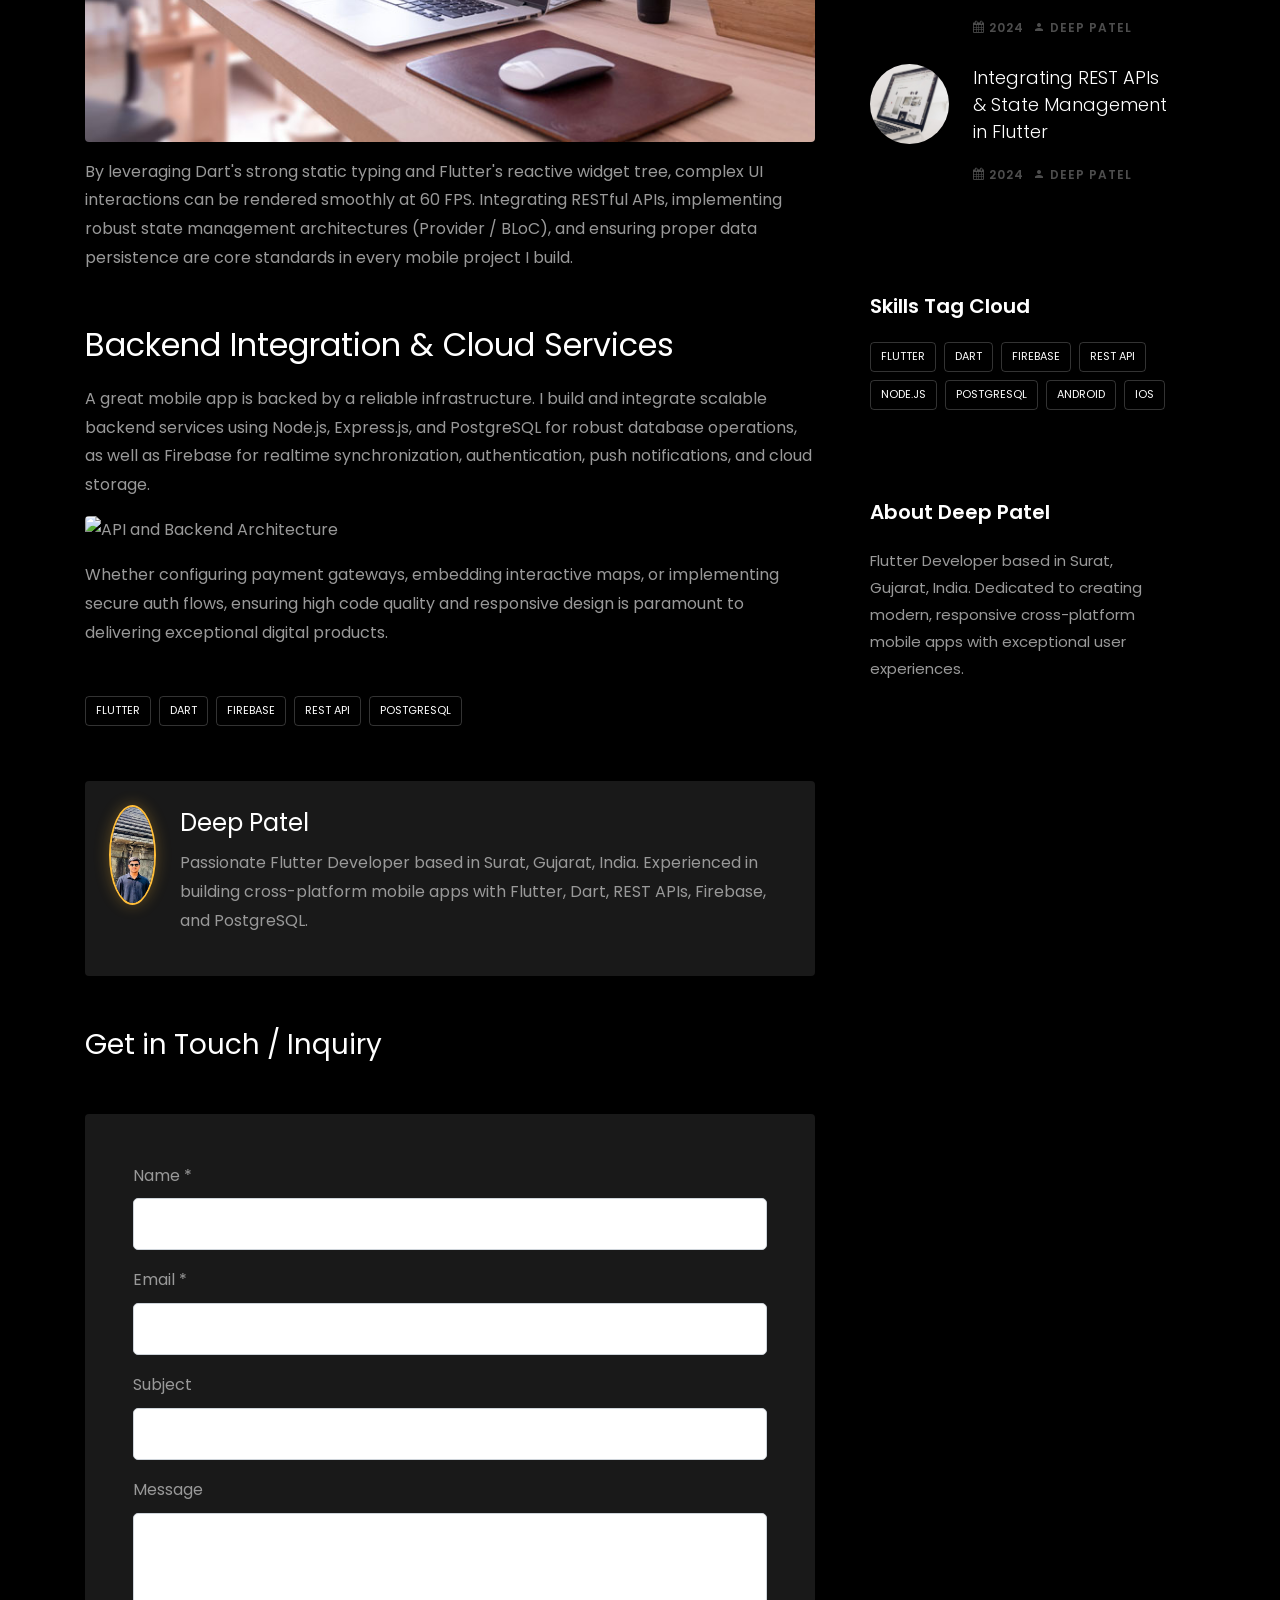
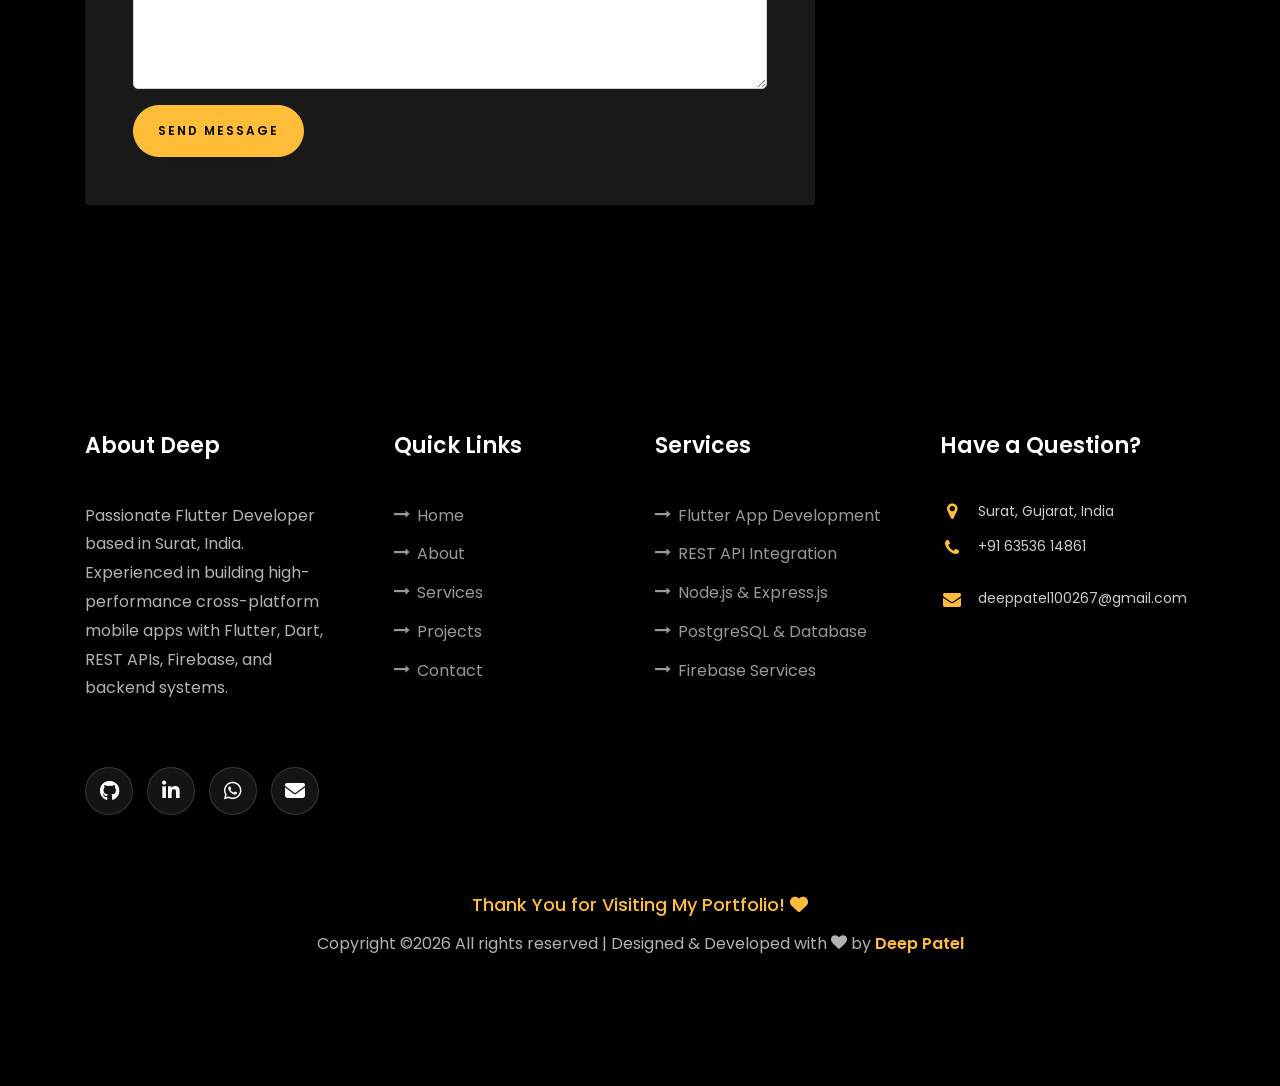
==== commit 46825242: "feat: add Bootstrap CSS framework and include resume document" ====
--- a/single.html
+++ b/single.html
@@ -43,6 +43,7 @@
 	        <ul class="navbar-nav nav ml-auto">
 	          <li class="nav-item"><a href="index.html#home-section" class="nav-link"><span>Home</span></a></li>
 	          <li class="nav-item"><a href="index.html#about-section" class="nav-link"><span>About</span></a></li>
+	          <li class="nav-item"><a href="index.html#experience-section" class="nav-link"><span>Experience</span></a></li>
 	          <li class="nav-item"><a href="index.html#education-section" class="nav-link"><span>Education</span></a></li>
 	          <li class="nav-item"><a href="index.html#services-section" class="nav-link"><span>Services</span></a></li>
 	          <li class="nav-item"><a href="index.html#skills-section" class="nav-link"><span>Skills</span></a></li>
